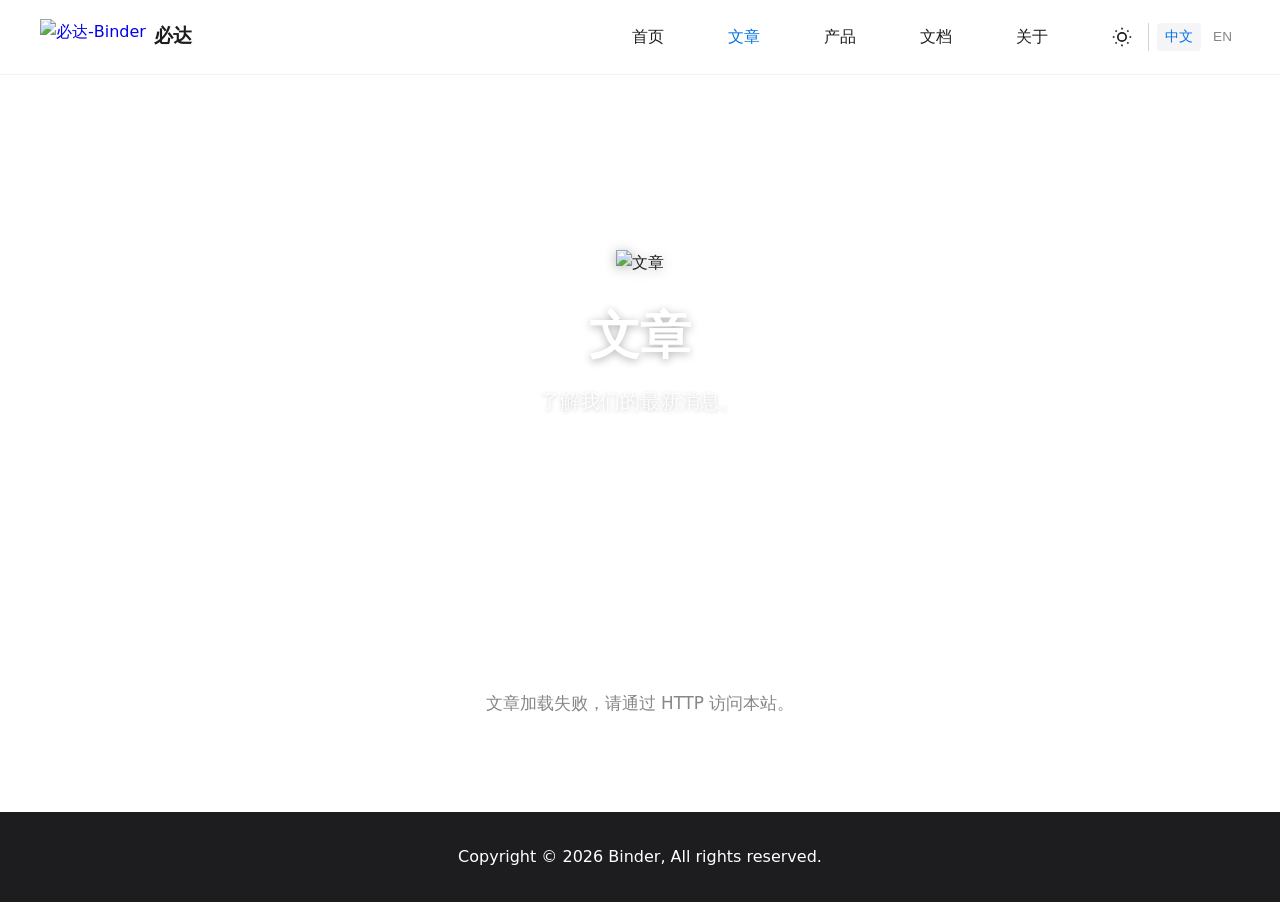
==== article.html @ f8ed5958 "Merge 9c2632eb4d0611e9d3ebe9da5b6f5a0c14946172 into 667f22d47e2ac9bbfdcd50437cb27c76a9759a0a" ====
<!doctype html>
<html lang="zh-CN" data-theme="light">
    <head>
        <meta charset="UTF-8" />
        <meta name="viewport" content="width=device-width, initial-scale=1.0" />
        <title data-i18n="page.title.articles">文章 - 必达</title>
        <link rel="icon" type="image/png" href="assets/images/icon.png" />
        <link rel="stylesheet" href="css/style.css?v=3" />
        <script>
            (function () {
                function getPref(key, fallback) {
                    try {
                        var v = localStorage.getItem(key);
                        if (v !== null && v !== undefined && v !== "") return v;
                    } catch (e) {}
                    var c = document.cookie.match(
                        new RegExp("(^| )" + key + "=([^;]+)"),
                    );
                    if (c) return decodeURIComponent(c[2]);
                    return fallback;
                }
                function setPref(key, val) {
                    try {
                        localStorage.setItem(key, val);
                    } catch (e) {}
                    var date = new Date();
                    date.setTime(date.getTime() + 365 * 24 * 60 * 60 * 1000);
                    document.cookie =
                        key +
                        "=" +
                        encodeURIComponent(val) +
                        ";expires=" +
                        date.toUTCString() +
                        ";path=/;SameSite=Lax";
                }
                window.__setPref = setPref;
                window.__getPref = getPref;

                var t = getPref(
                    "theme",
                    window.matchMedia("(prefers-color-scheme: dark)").matches
                        ? "dark"
                        : "light",
                );
                document.documentElement.setAttribute("data-theme", t);
                var l = getPref("lang", "zh");
                document.documentElement.lang = l === "zh" ? "zh-CN" : "en";
            })();
        </script>
    </head>
    <body>
        <nav class="navbar">
            <div class="nav-container">
                <div class="nav-brand">
                    <a href="index.html" class="nav-logo">
                        <img src="assets/images/logo.png" alt="必达-Binder" />
                    </a>
                    <span class="nav-site-name" data-i18n="nav.site.name"
                        >必达</span
                    >
                </div>
                <button class="hamburger" aria-label="菜单">
                    <span class="hamburger-line"></span>
                    <span class="hamburger-line"></span>
                    <span class="hamburger-line"></span>
                </button>
                <div class="nav-links">
                    <a href="index.html" class="nav-link" data-i18n="nav.home"
                        >首页</a
                    >
                    <a
                        href="article.html"
                        class="nav-link active"
                        data-i18n="nav.articles"
                        >文章</a
                    >
                    <a
                        href="products.html"
                        class="nav-link"
                        data-i18n="nav.products"
                        >产品</a
                    >
                    <a href="docs.html" class="nav-link" data-i18n="nav.docs"
                        >文档</a
                    >
                    <a href="about.html" class="nav-link" data-i18n="nav.about"
                        >关于</a
                    >
                    <div class="nav-actions">
                        <button
                            id="theme-toggle"
                            class="theme-toggle"
                            aria-label="切换主题"
                        >
                            <svg
                                class="icon-moon"
                                viewBox="0 0 24 24"
                                fill="none"
                                stroke="currentColor"
                                stroke-width="2"
                            >
                                <path
                                    d="M21 12.79A9 9 0 1 1 11.21 3 7 7 0 0 0 21 12.79z"
                                />
                            </svg>
                            <svg
                                class="icon-sun"
                                viewBox="0 0 24 24"
                                fill="none"
                                stroke="currentColor"
                                stroke-width="2"
                            >
                                <circle cx="12" cy="12" r="5" />
                                <line x1="12" y1="1" x2="12" y2="3" />
                                <line x1="12" y1="21" x2="12" y2="23" />
                                <line x1="4.22" y1="4.22" x2="5.64" y2="5.64" />
                                <line
                                    x1="18.36"
                                    y1="18.36"
                                    x2="19.78"
                                    y2="19.78"
                                />
                                <line x1="1" y1="12" x2="3" y2="12" />
                                <line x1="21" y1="12" x2="23" y2="12" />
                                <line
                                    x1="4.22"
                                    y1="19.78"
                                    x2="5.64"
                                    y2="18.36"
                                />
                                <line
                                    x1="18.36"
                                    y1="5.64"
                                    x2="19.78"
                                    y2="4.22"
                                />
                            </svg>
                        </button>
                        <div class="lang-switcher">
                            <button class="lang-btn" data-lang="zh">
                                中文
                            </button>
                            <button class="lang-btn" data-lang="en">EN</button>
                        </div>
                    </div>
                </div>
            </div>
        </nav>

        <section
            class="page-banner"
            style="background-image: url(&quot;assets/images/bg.png&quot;)"
        >
            <div class="banner-overlay">
                <img
                    src="assets/images/dark/article.png"
                    alt="文章"
                    class="banner-icon"
                />
                <h1 data-i18n="banner.articles.title">文章</h1>
                <p data-i18n="banner.articles.subtitle">
                    了解我们的最新消息。
                </p>
            </div>
        </section>

        <section class="section" id="article-list-section">
            <div class="article-list" id="article-list"></div>
        </section>

        <section class="section" id="article-read-section" hidden>
            <article class="article-box" id="article-box"></article>
        </section>

        <footer class="footer">
            <p data-i18n="footer.copyright">
                Copyright © 2026 Binder, All rights reserved.
            </p>
        </footer>

        <script src="js/script.js"></script>
        <script src="js/i18n.js?v=2"></script>
        <script src="js/article-loader.js?v=3"></script>
    </body>
</html>
---- css/style.css ----
/* 基础样式变量 */
:root {
    --primary-color: #1d1d1f;
    --accent-color: #0071e3;
    --light-bg: #f5f5f7;
    --text-color: #1d1d1f;
    --border-color: #d2d2d7;
    --text-secondary: #86868b;
    --body-bg: #ffffff;
    --navbar-bg: rgba(255, 255, 255, 0.98);
    --footer-bg: var(--primary-color);
    --footer-text: #ffffff;
    --feature-text-color: #555555;
    --hamburger-color: var(--primary-color);
    --nav-mobile-bg: #ffffff;
    --scrollbar-track: var(--light-bg);
    --scrollbar-thumb: var(--primary-color);
    --nav-mobile-border: var(--border-color);
    --banner-overlay-bg: rgba(0, 0, 0, 0.45);
    --banner-sub-color: rgba(255, 255, 255, 0.9);
    --link-hover: #005bb5;
    --nav-link-border: var(--border-color);
    --nav-mobile-shadow: rgba(0, 0, 0, 0.1);
}

[data-theme="dark"] {
    --primary-color: #f5f5f7;
    --accent-color: #2997ff;
    --light-bg: #1c1c1e;
    --text-color: #f5f5f7;
    --border-color: #38383a;
    --text-secondary: #98989d;
    --body-bg: #000000;
    --navbar-bg: rgba(28, 28, 30, 0.98);
    --footer-bg: #1c1c1e;
    --footer-text: #f5f5f7;
    --feature-text-color: #a1a1a6;
    --hamburger-color: #f5f5f7;
    --nav-mobile-bg: #1c1c1e;
    --scrollbar-track: #1c1c1e;
    --scrollbar-thumb: #98989d;
    --nav-mobile-border: #38383a;
    --banner-overlay-bg: rgba(0, 0, 0, 0.6);
    --banner-sub-color: rgba(255, 255, 255, 0.85);
    --link-hover: #64b5f6;
    --nav-link-border: #38383a;
    --nav-mobile-shadow: rgba(0, 0, 0, 0.4);
}

* {
    margin: 0;
    padding: 0;
    box-sizing: border-box;
}

body {
    font-family:
        "Segoe UI",
        system-ui,
        -apple-system,
        sans-serif;
    line-height: 1.6;
    color: var(--text-color);
    background: var(--body-bg);
    min-height: 100vh;
    display: flex;
    flex-direction: column;
}

/* 通用版块样式 */
.section {
    max-width: 1200px;
    margin: 0 auto;
    padding: 4rem 1rem;
    flex: 1;
    /* 必须显式给宽度：body 是列向 flex 容器，交叉轴（水平）上的 auto 边距会让
       align-items: stretch 失效，section 于是按内容收缩，
       每个区块宽度随文字长短变化，套上矩形后左右就对不齐了。 */
    width: 100%;
}

.section h2 {
    text-align: center;
    font-size: 2rem;
    margin-bottom: 3rem;
    color: var(--primary-color);
    font-weight: 600;
}

/* 通用标题 */
.section-title {
    text-align: center;
    font-size: 2rem;
    margin-bottom: 3rem;
    color: var(--primary-color);
    font-weight: 600;
}

.section-title::after {
    content: "";
    display: block;
    width: 60px;
    height: 3px;
    background: var(--accent-color);
    margin: 0.8rem auto 0;
    border-radius: 2px;
}

/* 通用文本 */
.section-text {
    text-align: center;
    font-size: 1.1rem;
    line-height: 1.8;
    color: var(--feature-text-color);
    max-width: 700px;
    margin: 0 auto;
}

.section-text a {
    color: var(--accent-color);
    text-decoration: none;
    font-weight: 500;
    transition: color 0.2s ease;
}

.section-text a:hover {
    color: var(--link-hover);
    text-decoration: underline;
}

/* 成员区块 */
.member-section {
    max-width: 700px;
    margin: 0 auto 3rem;
    text-align: center;
}

.member-section h3 {
    font-size: 1.3rem;
    font-weight: 600;
    color: var(--primary-color);
    margin-bottom: 1rem;
}

/* 成员介绍词条里用 \n 分隔正文与邮箱，setLanguage 走 textContent 赋值，
   需要 pre-line 才会把换行渲染成换行。只挂在 .member-bio 上，
   免得带嵌套标签的段落把源码里的换行也照出来。 */
.member-bio {
    white-space: pre-line;
}

/* 导航栏样式 */
.navbar {
    background: var(--navbar-bg);
    padding: 1rem;
    position: sticky;
    top: 0;
    z-index: 250;
    box-shadow: 0 1px 0 rgba(0, 0, 0, 0.05);
    /* 只过渡真正会变化的属性：all 会把主题切换等无关属性一起纳入动画，
       收缩过程中容易表现为整条导航栏抖动。 */
    transition: padding 0.3s ease, box-shadow 0.3s ease;
}

.navbar.shrink {
    padding: 0.5rem 1rem;
    box-shadow: 0 2px 8px rgba(0, 0, 0, 0.1);
}

.nav-container {
    display: flex;
    justify-content: space-between;
    align-items: center;
    max-width: 1200px;
    margin: 0 auto;
}

.nav-brand {
    display: flex;
    align-items: center;
    gap: 0.5rem;
    text-decoration: none;
}

.nav-logo {
    display: flex;
    align-items: center;
    text-decoration: none;
}

.nav-logo img {
    height: 36px;
    width: auto;
    transition: height 0.3s ease;
}

.navbar.shrink .nav-logo img {
    height: 28px;
}

.nav-site-name {
    font-size: 1.2rem;
    font-weight: 700;
    color: var(--primary-color);
    white-space: nowrap;
}

.nav-links {
    display: flex;
    justify-content: center;
    gap: 2rem;
    flex-wrap: wrap;
}

.nav-link {
    color: var(--primary-color);
    text-decoration: none;
    padding: 0.5rem 1rem;
    transition: color 0.2s ease;
    border-radius: 4px;
}

.nav-link:hover,
.nav-link.active {
    color: var(--accent-color);
}

/* 汉堡菜单按钮 */
.hamburger {
    display: none;
    flex-direction: column;
    justify-content: center;
    align-items: center;
    width: 36px;
    height: 36px;
    background: none;
    border: none;
    cursor: pointer;
    padding: 4px;
    z-index: 300;
}

.hamburger-line {
    display: block;
    width: 24px;
    height: 2px;
    background: var(--hamburger-color);
    border-radius: 2px;
    transition: all 0.3s ease;
}

.hamburger-line:nth-child(1) {
    margin-bottom: 6px;
}

.hamburger-line:nth-child(2) {
    margin-bottom: 6px;
}

.hamburger.active .hamburger-line:nth-child(1) {
    transform: translateY(8px) rotate(45deg);
}

.hamburger.active .hamburger-line:nth-child(2) {
    opacity: 0;
}

.hamburger.active .hamburger-line:nth-child(3) {
    transform: translateY(-8px) rotate(-45deg);
}

/* 页面横幅 - 图片背景 + 居中粗体文本 */
.page-banner {
    position: relative;
    width: 100%;
    min-height: 520px;
    background-size: cover;
    background-position: center;
    background-repeat: no-repeat;
    display: flex;
    align-items: center;
    justify-content: center;
}

.banner-overlay {
    position: relative;
    z-index: 2;
    text-align: center;
    padding: 2.5rem 3rem;
}

.banner-overlay .banner-icon {
    width: 120px;
    height: 120px;
    object-fit: contain;
    margin-bottom: 1.2rem;
    filter: drop-shadow(0 2px 6px rgba(0, 0, 0, 0.3));
}

.banner-overlay h1 {
    font-size: 3.2rem;
    font-weight: 800;
    color: #fff;
    margin-bottom: 0.5rem;
    text-shadow: 0 2px 8px rgba(0, 0, 0, 0.3);
}

.banner-overlay p {
    font-size: 1.25rem;
    color: var(--banner-sub-color);
    text-shadow: 0 1px 4px rgba(0, 0, 0, 0.2);
}

@media (max-width: 768px) {
    .page-banner {
        min-height: 380px;
    }

    .banner-overlay .banner-icon {
        width: 90px;
        height: 90px;
    }

    .banner-overlay h1 {
        font-size: 2.2rem;
    }

    .banner-overlay p {
        font-size: 1rem;
    }
}

/* 首页/产品/文档的特性区块：与文章页同一套版式，每块都用圆角矩形包裹。
   .section 默认 flex: 1 会按视口剩余高度把每个区块撑开，导致块与块之间的
   上下间距随窗口高度变化、看起来没对齐；这里改成按内容高度排列并用固定内边距，
   矩形宽度与文章页列表一样受 max-width 900px 约束，左右边缘自然对齐。 */
.feature-section {
    flex: none;
    padding: 0.75rem 1rem;
}

.page-banner + .feature-section {
    padding-top: 3rem;
}

.feature-section:last-of-type {
    padding-bottom: 3rem;
}

.feature-section .feature-layout {
    background: var(--light-bg);
    border: 1px solid var(--border-color);
    border-radius: 16px;
    padding: 2rem 2.5rem;
}

/* 通用左右布局：左图，右上文本，右下链接 */
.feature-layout {
    display: grid;
    grid-template-columns: 360px 1fr;
    gap: 3rem;
    align-items: center;
    /* 必须是可收缩的流式宽度：写死 width 时，视口比它窄就会整块越出右边界，
       页面随之能往右滚出空白，居中内容也看起来偏左。 */
    width: 100%;
    max-width: 900px;
    margin: 0 auto;
}

.feature-layout .feature-img {
    width: 360px;
    height: 240px;
    object-fit: contain;
    border-radius: 12px;
    display: block;
}

.feature-layout .feature-text {
    display: flex;
    flex-direction: column;
    gap: 1.2rem;
    overflow: hidden;
}

.feature-layout .feature-text h3 {
    font-size: 1.5rem;
    font-weight: 600;
    color: var(--primary-color);
    overflow: hidden;
    text-overflow: ellipsis;
    white-space: nowrap;
}

.feature-layout .feature-text p {
    font-size: 1.05rem;
    line-height: 1.8;
    color: var(--feature-text-color);
    display: -webkit-box;
    -webkit-box-orient: vertical;
    -webkit-line-clamp: 2;
    /* 高度钉成「行数 × 行高」：盒子比行数高时，火狐会把裁断剩下的半行画到下一行，
       省略号就落在倒数第二行。标准 line-clamp 在火狐 152 不生效，这里只留 -webkit 前缀版本。 */
    max-height: calc(2 * 1.8em);
    overflow: hidden;
}

.feature-layout .feature-text .feature-link {
    color: var(--accent-color);
    text-decoration: none;
    font-weight: 500;
    font-size: 1.05rem;
    transition: color 0.2s ease;
    display: inline-block;
    overflow: hidden;
    text-overflow: ellipsis;
    white-space: nowrap;
}

.feature-layout .feature-text .feature-link:hover {
    color: var(--link-hover);
    text-decoration: underline;
}

/* 页脚 */
.footer {
    background: var(--footer-bg);
    color: var(--footer-text);
    text-align: center;
    padding: 2rem 1rem;
    margin-top: auto;
}

/* 响应式导航 - 窄窗口汉堡菜单 */
@media (max-width: 960px) {
    .hamburger {
        display: flex;
    }

    .nav-links {
        position: fixed;
        top: 0;
        right: 0;
        width: 300px;
        max-width: 85vw;
        height: 100vh;
        background: var(--nav-mobile-bg);
        flex-direction: column;
        padding: 4.5rem 1.5rem 2rem;
        gap: 0;
        box-shadow: -8px 0 24px var(--nav-mobile-shadow);
        transform: translateX(100%);
        z-index: 200;
        overflow-y: auto;
        transition: transform 0.35s cubic-bezier(0.4, 0, 0.2, 1);
    }

    .nav-links.open {
        transform: translateX(0);
    }

    .nav-link {
        padding: 1rem 0.5rem;
        border-bottom: 1px solid var(--nav-link-border);
        width: 100%;
        text-align: left;
        font-size: 1.05rem;
        transition: background 0.2s ease;
    }

    .nav-link:hover {
        background: var(--light-bg);
    }

    .nav-link:last-child {
        border-bottom: none;
    }

    .feature-layout {
        grid-template-columns: 1fr;
        max-width: 400px;
        text-align: center;
    }

    /* 窄窗口的矩形内边距收窄，避免把 400px 的可用宽度吃掉太多 */
    .feature-section .feature-layout {
        padding: 1.5rem 1.25rem;
    }

    /* 单列时图片盒子宽度受 max-width 限制，必须显式 justify-self: center，
       否则火狐按 stretch 对齐会把图片贴在列起点而不是居中。 */
    .feature-layout .feature-img {
        width: 100%;
        max-width: 280px;
        height: auto;
        aspect-ratio: 3 / 2;
        margin-left: auto;
        margin-right: auto;
        justify-self: center;
    }

    .feature-layout .feature-text {
        align-items: center;
    }

    .feature-layout .feature-text .feature-link {
        display: inline-block;
    }
}

/* 移动端菜单遮罩 - 仅在窄窗口生效 */
.nav-backdrop {
    display: none;
}

@media (max-width: 960px) {
    .nav-backdrop {
        display: block;
        position: fixed;
        inset: 0;
        background: rgba(0, 0, 0, 0.4);
        z-index: 150;
        opacity: 0;
        transition: opacity 0.35s ease;
        pointer-events: none;
    }

    .nav-backdrop.active {
        opacity: 1;
        pointer-events: auto;
    }
}

/* 禁止背景滚动 */
body.menu-open {
    overflow: hidden;
}

/* 主题切换按钮 */
.theme-toggle {
    background: none;
    border: none;
    cursor: pointer;
    padding: 0.5rem;
    display: flex;
    align-items: center;
    justify-content: center;
    color: var(--primary-color);
    transition: color 0.2s ease;
    margin-left: 0.5rem;
}

.theme-toggle:hover {
    color: var(--accent-color);
}

.theme-toggle svg {
    width: 20px;
    height: 20px;
}

.theme-toggle .icon-sun,
.theme-toggle .icon-moon {
    display: none;
}

[data-theme="light"] .theme-toggle .icon-sun,
[data-theme="dark"] .theme-toggle .icon-moon {
    display: block;
}

/* 语言切换按钮 */
.lang-switcher {
    display: flex;
    align-items: center;
    gap: 0.25rem;
    margin-left: 0.5rem;
    padding-left: 0.5rem;
    border-left: 1px solid var(--border-color);
}

.lang-btn {
    background: none;
    border: none;
    cursor: pointer;
    padding: 0.3rem 0.5rem;
    font-size: 0.85rem;
    font-weight: 500;
    color: var(--text-secondary);
    border-radius: 4px;
    transition: all 0.2s ease;
}

.lang-btn:hover {
    color: var(--accent-color);
}

.lang-btn.active {
    color: var(--accent-color);
    background: var(--light-bg);
}

.nav-actions {
    display: flex;
    align-items: center;
}

@media (max-width: 960px) {
    .lang-switcher {
        border-left: none;
        margin-left: 0;
        padding-left: 0;
        margin-top: 1rem;
        padding-top: 1rem;
        border-top: 1px solid var(--nav-link-border);
        justify-content: center;
    }

    .theme-toggle {
        margin-left: 0;
    }

    .nav-actions {
        flex-direction: column;
        align-items: center;
    }
}

/* 文章列表页：纵向排列的圆角矩形卡片 */
.article-list {
    display: flex;
    flex-direction: column;
    gap: 1.5rem;
    max-width: 900px;
    margin: 0 auto;
}

.article-card {
    display: flex;
    flex-direction: column;
    height: 300px;
    padding: 1.5rem 1.75rem;
    background: var(--light-bg);
    border: 1px solid var(--border-color);
    border-radius: 16px;
    overflow: hidden;
}

/* 标题在矩形左上方，链接只包住文字本身，卡片空白处不响应点击 */
.article-card-title {
    align-self: flex-start;
    font-size: 1.35rem;
    font-weight: 600;
    line-height: 1.4;
    color: var(--primary-color);
    text-decoration: none;
    overflow: hidden;
    text-overflow: ellipsis;
    white-space: nowrap;
    max-width: 100%;
}

.article-card-title:hover {
    color: var(--accent-color);
    text-decoration: underline;
}

/* 标题下方的灰色小字：发表时间与作者并排 */
.article-card-meta {
    display: flex;
    align-items: baseline;
    gap: 0.5rem;
    margin-top: 0.35rem;
    font-size: 0.85rem;
    color: var(--text-secondary);
}

.article-card-separator {
    opacity: 0.6;
}

/* 摘要吃掉卡片剩下的下半部分，装不下的部分裁成省略号。
   max-height 必须精确等于「clamp 行数 × 行高」：盒子被 flex 撑得更高时，
   火狐会把裁断后剩下的半行（尤其是长 URL 这种不可断词）画到下一行，
   省略号就出现在倒数第二行。去掉标准 line-clamp 与 text-overflow，
   它们在火狐 152 上分别不生效与不参与本裁剪。 */
.article-card-preview {
    flex: 1;
    min-height: 0;
    margin-top: 1rem;
    font-size: 1rem;
    line-height: 1.8;
    color: var(--feature-text-color);
    white-space: pre-line;
    display: -webkit-box;
    -webkit-box-orient: vertical;
    -webkit-line-clamp: 6;
    max-height: calc(6 * 1.8em);
    overflow: hidden;
}

.article-notice {
    padding: 2rem 0;
    text-align: center;
    font-size: 1.05rem;
    color: var(--text-secondary);
}

/* 正文页：顶部横幅与列表页完全一致，文章自身内容装进一个比页面窄的圆角矩形 */
.article-box {
    display: flex;
    flex-direction: column;
    max-width: 860px;
    margin: 0 auto;
    padding: 2.75rem 3rem;
    background: var(--light-bg);
    border: 1px solid var(--border-color);
    border-radius: 18px;
}

/* 标题左对齐并清掉全局 .section h2 的居中与 3rem 下边距；
   选择器必须带上 .article-box 才能压过 .section h2 的权重。 */
.article-box .article-box-title {
    font-size: 2.2rem;
    font-weight: 700;
    line-height: 1.4;
    color: var(--primary-color);
    text-align: center;
    margin: 0;
}

/* 作者 - 发表时间：居中、粗体、灰字；灰色再往正文色提一档保证可见度 */
.article-box-meta {
    display: flex;
    justify-content: center;
    align-items: baseline;
    gap: 0.75rem;
    margin-top: 1.25rem;
    font-size: 1rem;
    font-weight: 600;
    color: var(--text-secondary);
    color: color-mix(in srgb, var(--text-secondary) 55%, var(--text-color));
}

.article-box-meta-separator {
    opacity: 0.6;
}

/* header 左对齐；与相邻部分之间明显留白，部分内部行距不变 */
.article-box-header {
    margin-top: 1.75rem;
    font-size: 1.2rem;
    line-height: 1.9;
    color: var(--text-color);
    text-align: left;
    white-space: pre-line;
}

/* content 比其余层级再往里收一点，不贴着矩形边缘 */
.article-box-content {
    flex: 1;
    margin-top: 1.75rem;
    padding: 0 1.25rem;
    font-size: 1.15rem;
    line-height: 1.95;
    color: var(--feature-text-color);
}

.article-box-content p + p {
    margin-top: 1.25rem;
}

.article-box-content h1,
.article-box-content h2,
.article-box-content h3,
.article-box-content h4,
.article-box-content h5,
.article-box-content h6 {
    margin: 1.6em 0 0.65em;
    line-height: 1.35;
    color: var(--text-color);
}

.article-box-content ul,
.article-box-content ol,
.article-box-content blockquote,
.article-box-content pre {
    margin: 1.1em 0;
}

.article-box-content ul,
.article-box-content ol {
    padding-left: 1.6em;
}

.article-box-content blockquote {
    padding-left: 1em;
    border-left: 3px solid var(--text-secondary);
    color: var(--text-secondary);
}

.article-box-content pre {
    overflow-x: auto;
    padding: 1em;
    border-radius: 0.5rem;
    background: color-mix(in srgb, var(--text-color) 7%, transparent);
    font-size: 0.9em;
}

.article-box-content code {
    padding: 0.1em 0.25em;
    border-radius: 0.25rem;
    background: color-mix(in srgb, var(--text-color) 7%, transparent);
}

.article-box-content pre code {
    padding: 0;
    background: transparent;
}

.article-box-content a {
    color: var(--link-color, #1683d8);
    text-decoration: underline;
}

.article-box-content img {
    display: block;
    max-width: 100%;
    height: auto;
    margin: 1rem auto;
    border-radius: 0.5rem;
}

/* footer 在 content 下方、矩形右下角 */
.article-box-footer {
    margin-top: 4rem;
    font-size: 1.05rem;
    line-height: 1.8;
    color: var(--text-secondary);
    color: color-mix(in srgb, var(--text-secondary) 55%, var(--text-color));
    text-align: right;
}

.article-license {
    margin-top: 1.5rem;
    color: var(--text-secondary);
    font-size: 0.85rem;
    text-align: center;
}

.article-license a {
    color: var(--primary-color);
}

@media (max-width: 960px) {
    .article-card {
        height: 280px;
        padding: 1.25rem 1.25rem;
    }

    .article-card-preview {
        -webkit-line-clamp: 5;
        max-height: calc(5 * 1.8em);
    }

    .article-box {
        padding: 1.75rem 1.25rem;
    }

    .article-box .article-box-title {
        font-size: 1.75rem;
    }

    /* 窄窗口本身没多少横向空间，正文不再额外内缩 */
    .article-box-content {
        padding: 0;
    }
}
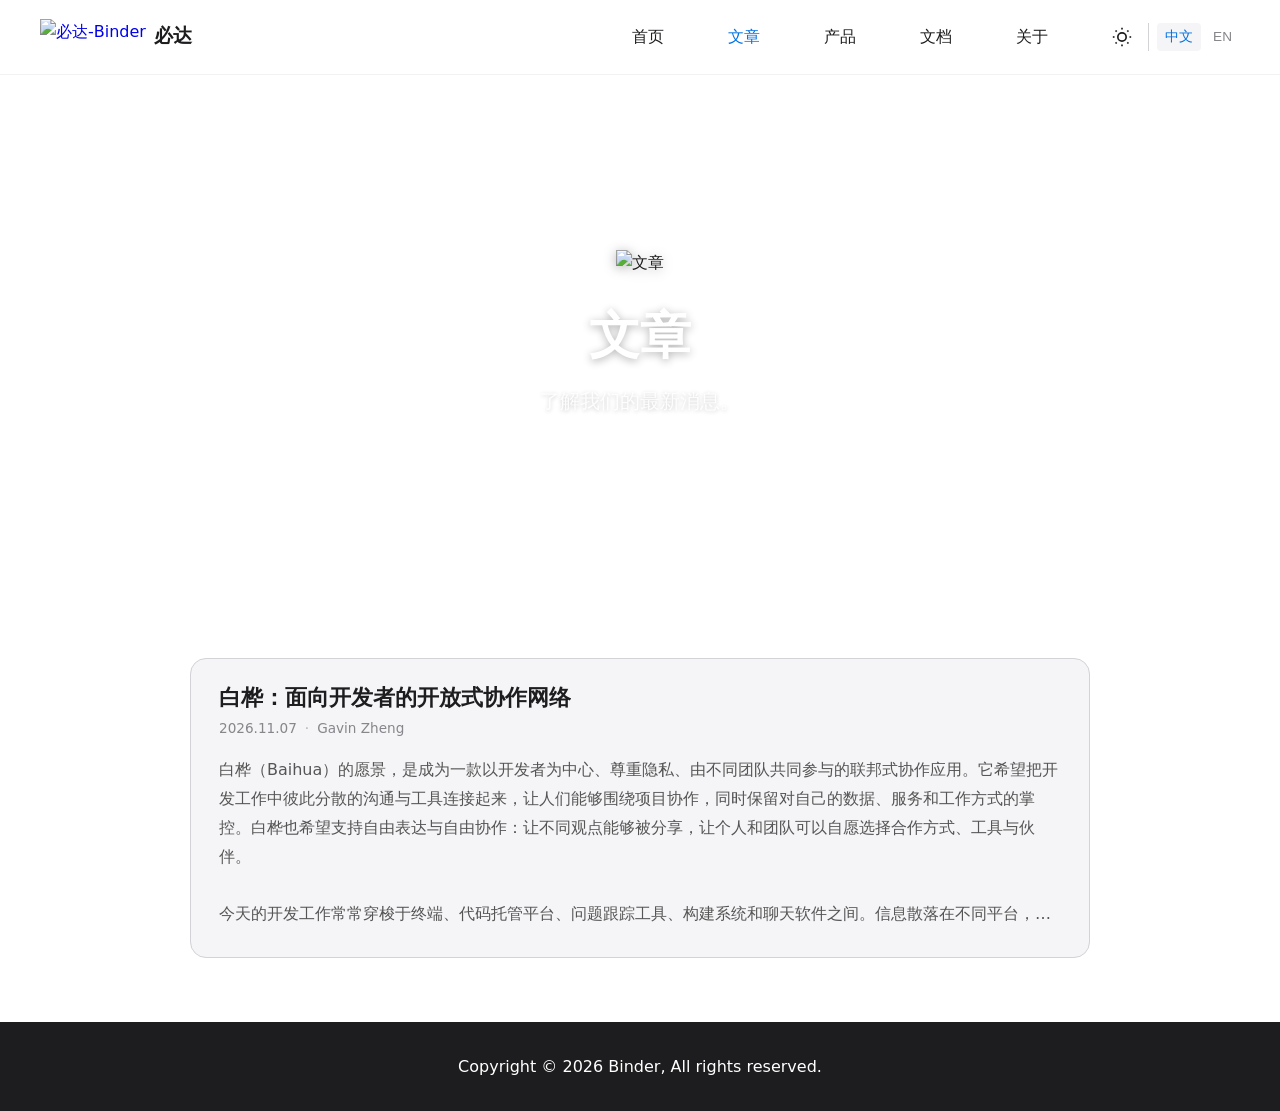
==== commit 1759f604: "Merge d7eea55b33858ef83fdc5ed6bc2db4e10584d094 into 667f22d47e2ac9bbfdcd50437cb27c76a9759a0a" ====
--- a/article.html
+++ b/article.html
@@ -180,6 +180,6 @@
 
         <script src="js/script.js"></script>
         <script src="js/i18n.js?v=2"></script>
-        <script src="js/article-loader.js?v=3"></script>
+        <script src="js/article-loader.js?v=4"></script>
     </body>
 </html>
